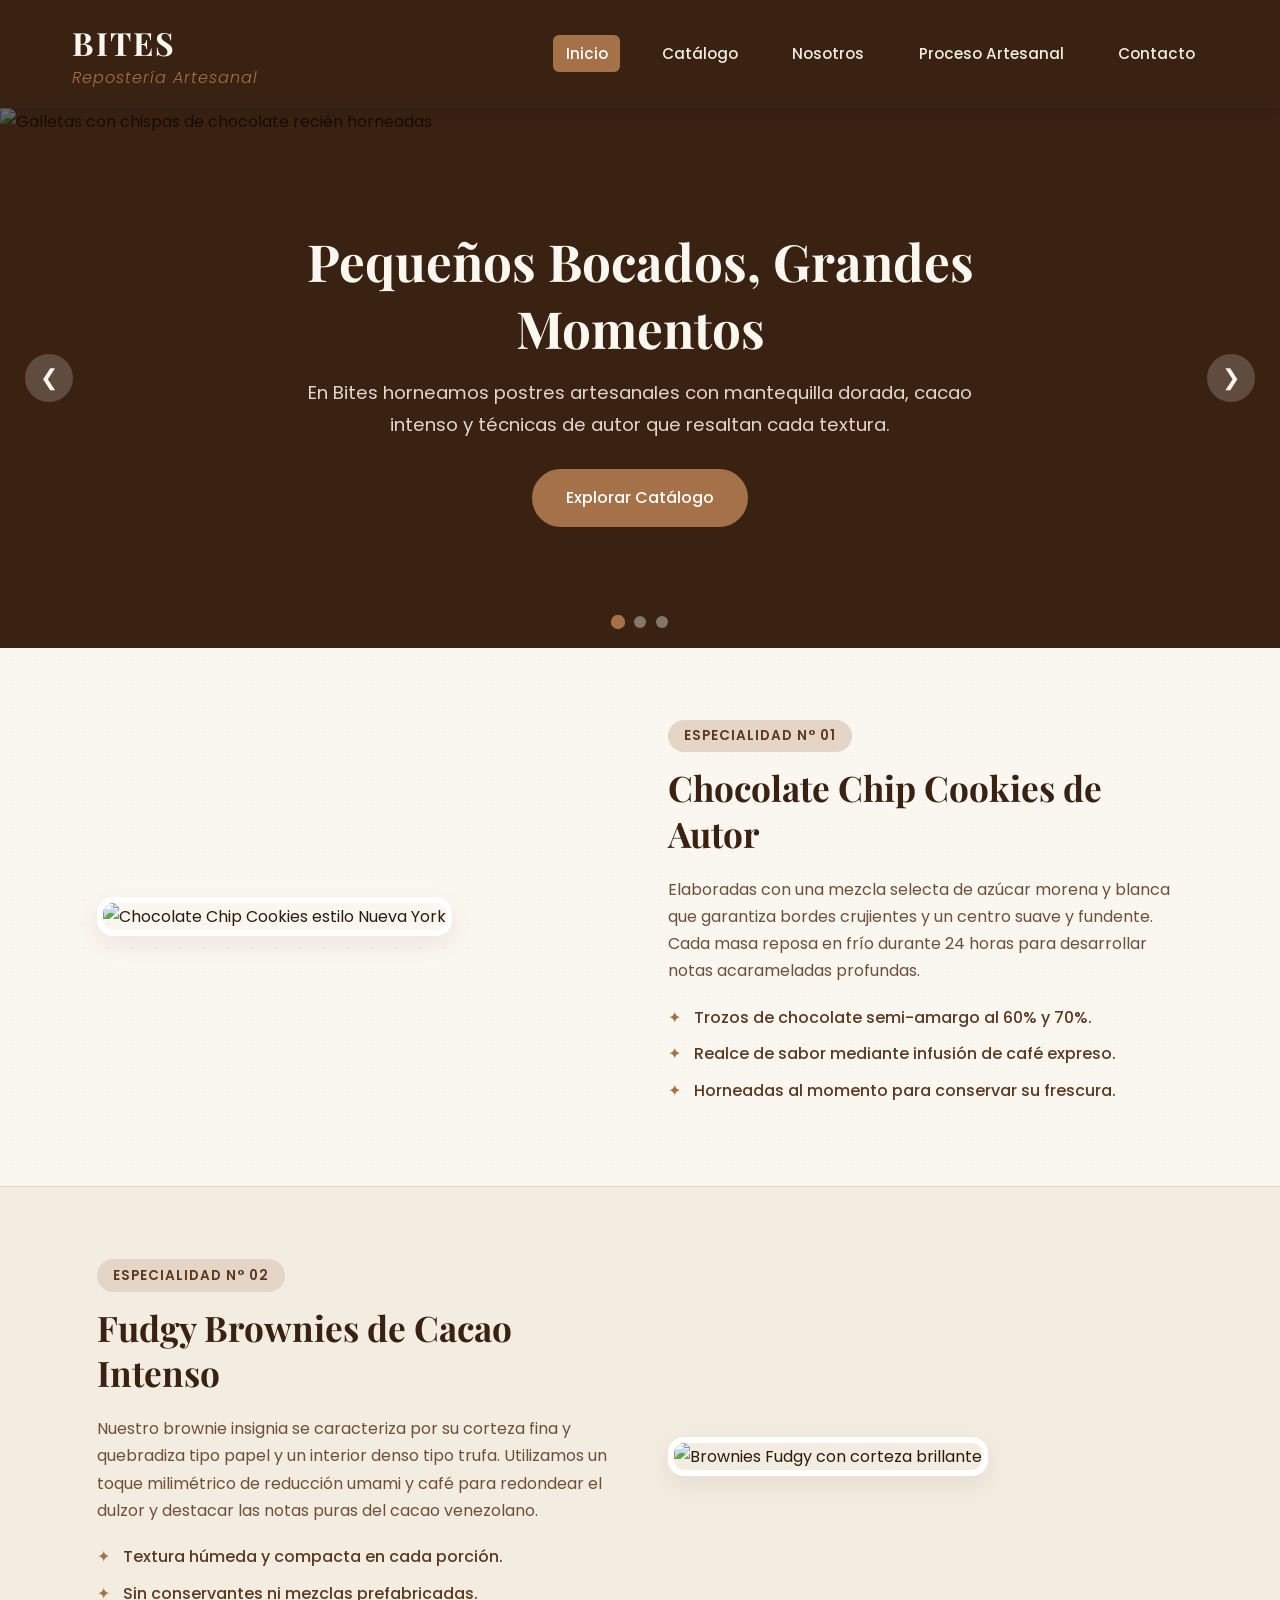
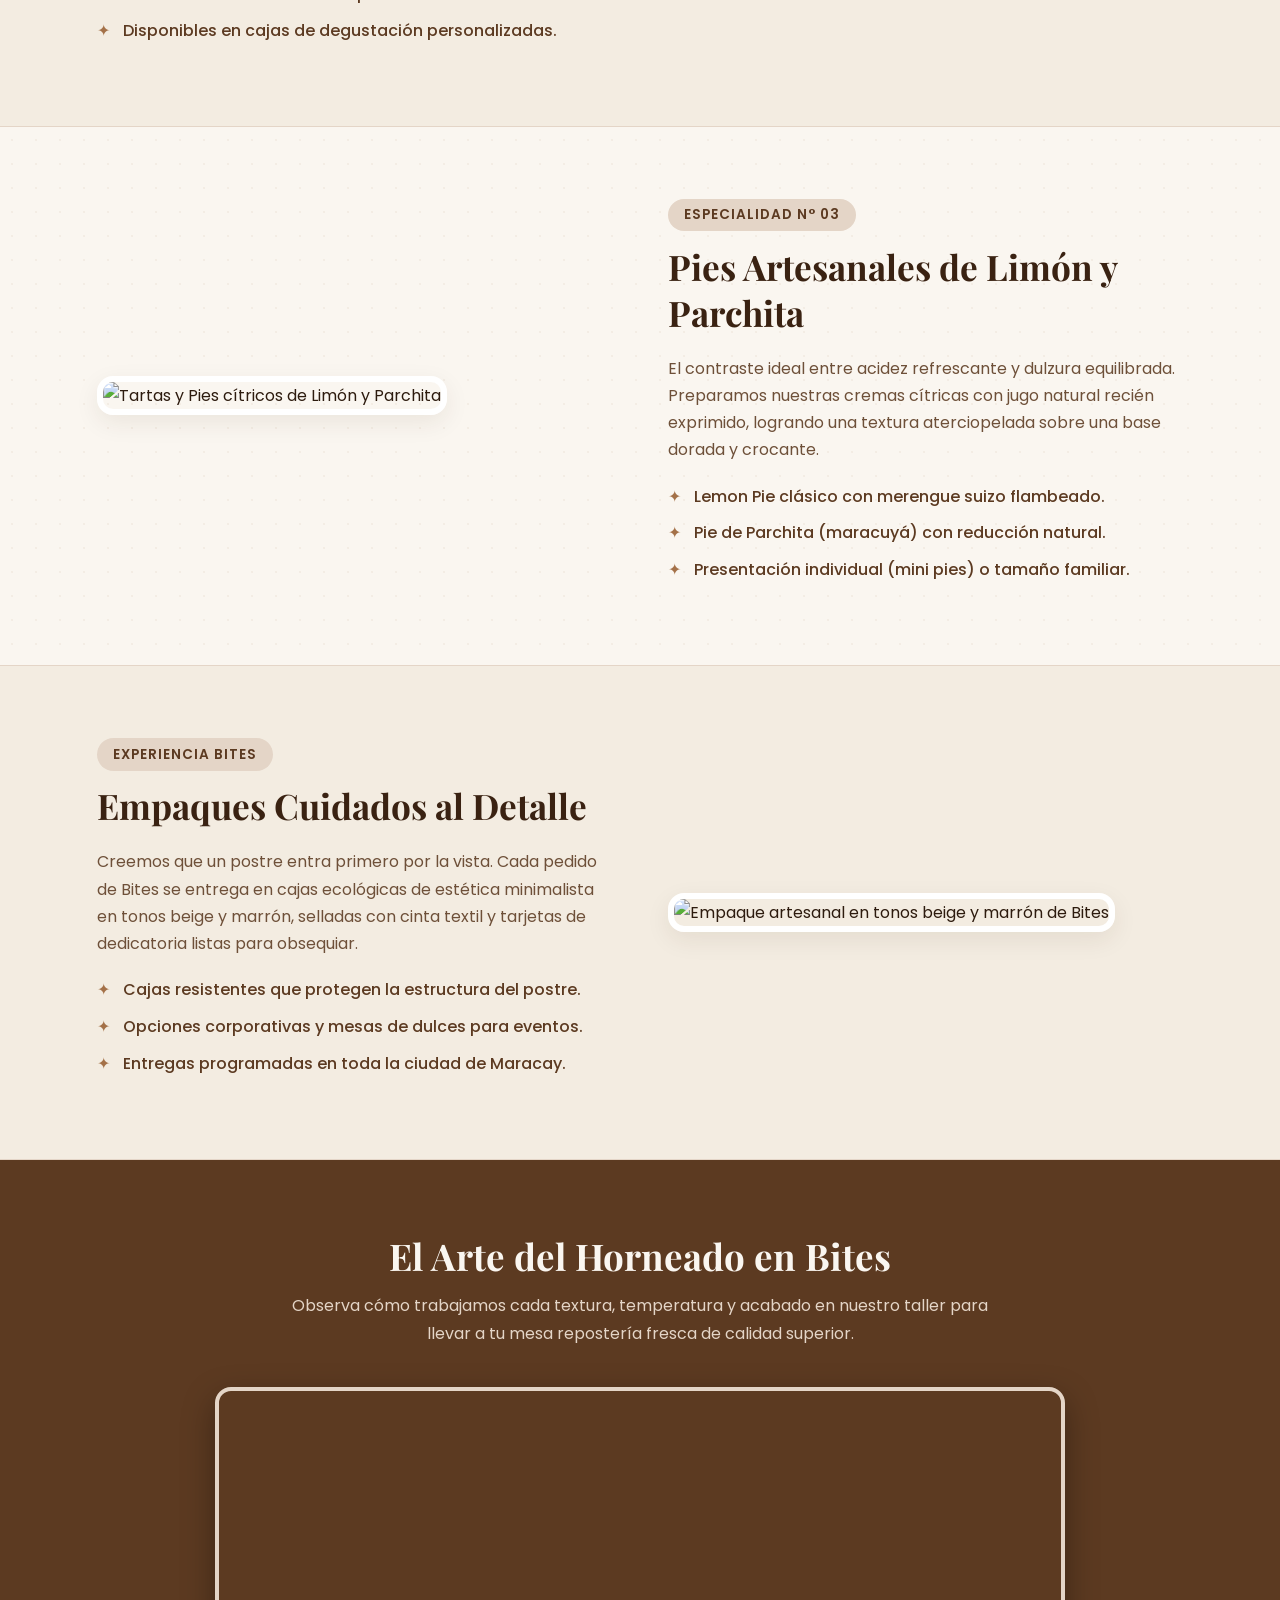
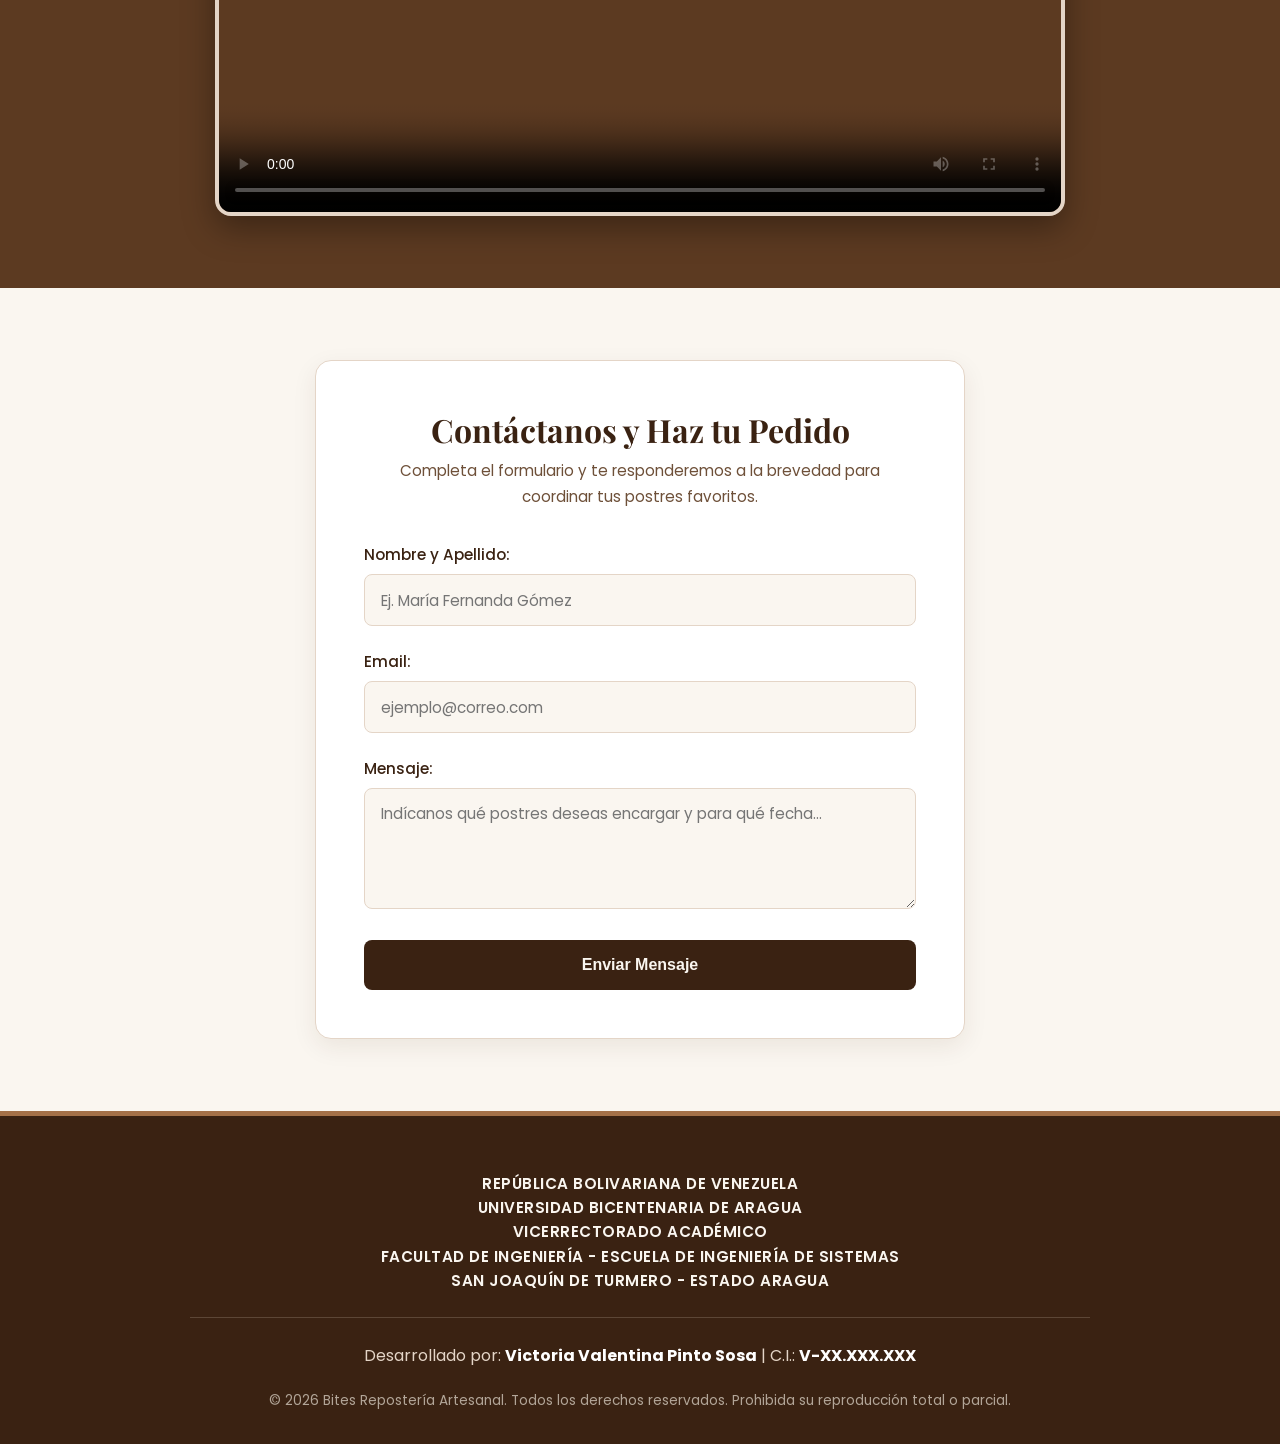
==== index.html @ 1c8300ae "Bites" ====
<!DOCTYPE html>
<html lang="es">
<head>
    <meta charset="UTF-8">
    <meta name="viewport" content="width=device-width, initial-scale=1.0">
    <title>Bites | Repostería Artesanal de Autor</title>
    <link rel="stylesheet" href="styles.css">
</head>
<body>

    <!-- NAVBAR -->
    <header class="header-principal">
        <nav class="navbar" aria-label="Navegación Principal">
            <a href="index.html" class="logo">
                BITES
                <span>Repostería Artesanal</span>
            </a>
            <ul class="nav-links">
                <li><a href="index.html" class="activo">Inicio</a></li>
                <li><a href="catalogo.html">Catálogo</a></li>
                <li><a href="nosotros.html">Nosotros</a></li>
                <li><a href="proceso.html">Proceso Artesanal</a></li>
                <li><a href="#contacto">Contacto</a></li>
            </ul>
        </nav>
    </header>

    <main>
        <!-- SLIDER / CARRUSEL DE IMÁGENES -->
        <section class="slider-contenedor" aria-label="Carrusel de Especialidades">
            <article class="slide activo">
                <img src="https://images.unsplash.com/photo-1499636136210-6f4ee915583e?auto=format&fit=crop&w=1400&q=80&fm=webp" alt="Galletas con chispas de chocolate recién horneadas">
                <div class="slide-contenido">
                    <h1>Pequeños Bocados, Grandes Momentos</h1>
                    <p>En Bites horneamos postres artesanales con mantequilla dorada, cacao intenso y técnicas de autor que resaltan cada textura.</p>
                    <a href="catalogo.html" class="btn-principal">Explorar Catálogo</a>
                </div>
            </article>

            <article class="slide">
                <img src="https://images.unsplash.com/photo-1606313564200-e75d5e30476c?auto=format&fit=crop&w=1400&q=80&fm=webp" alt="Brownies húmedos de doble chocolate">
                <div class="slide-contenido">
                    <h1>El Equilibrio Perfecto del Cacao</h1>
                    <p>Nuestros brownies combinan infusión de café tostado y un toque de umami que potencia la profundidad del chocolate oscuro.</p>
                    <a href="proceso.html" class="btn-principal">Conocer Nuestro Secreto</a>
                </div>
            </article>

            <article class="slide">
                <img src="https://images.unsplash.com/photo-1519915028121-7d3463d20b13?auto=format&fit=crop&w=1400&q=80&fm=webp" alt="Pie artesanal de limón y merengue tostado">
                <div class="slide-contenido">
                    <h1>Pies Cítricos de Corte Impecable</h1>
                    <p>Bases crujientes de galleta horneada con cremas sedosas de limón y parchita coronadas con merengue suizo.</p>
                    <a href="#contacto" class="btn-principal">Realizar un Pedido</a>
                </div>
            </article>

            <button class="slider-btn prev" aria-label="Anterior">&#10094;</button>
            <button class="slider-btn next" aria-label="Siguiente">&#10095;</button>

            <div class="slider-indicadores">
                <button class="indicador activo" aria-label="Ir a diapositiva 1"></button>
                <button class="indicador" aria-label="Ir a diapositiva 2"></button>
                <button class="indicador" aria-label="Ir a diapositiva 3"></button>
            </div>
        </section>

        <!-- SECCIÓN DE INFORMACIÓN 1 -->
        <section class="contenedor">
            <article class="bloque-info">
                <div class="info-imagen">
                    <img src="https://images.unsplash.com/photo-1558961363-fa8fdf82db35?auto=format&fit=crop&w=900&q=80&fm=webp" alt="Chocolate Chip Cookies estilo Nueva York">
                </div>
                <div class="info-texto">
                    <span class="etiqueta-superior">Especialidad N° 01</span>
                    <h2>Chocolate Chip Cookies de Autor</h2>
                    <p>Elaboradas con una mezcla selecta de azúcar morena y blanca que garantiza bordes crujientes y un centro suave y fundente. Cada masa reposa en frío durante 24 horas para desarrollar notas acarameladas profundas.</p>
                    <ul class="lista-detalles">
                        <li>Trozos de chocolate semi-amargo al 60% y 70%.</li>
                        <li>Realce de sabor mediante infusión de café expreso.</li>
                        <li>Horneadas al momento para conservar su frescura.</li>
                    </ul>
                </div>
            </article>
        </section>

        <!-- SECCIÓN DE INFORMACIÓN 2 -->
        <section class="seccion-alterna">
            <div class="contenedor">
                <article class="bloque-info invertido">
                    <div class="info-imagen">
                        <img src="https://images.unsplash.com/photo-1624353365286-3f8d62daad51?auto=format&fit=crop&w=900&q=80&fm=webp" alt="Brownies Fudgy con corteza brillante">
                    </div>
                    <div class="info-texto">
                        <span class="etiqueta-superior">Especialidad N° 02</span>
                        <h2>Fudgy Brownies de Cacao Intenso</h2>
                        <p>Nuestro brownie insignia se caracteriza por su corteza fina y quebradiza tipo papel y un interior denso tipo trufa. Utilizamos un toque milimétrico de reducción umami y café para redondear el dulzor y destacar las notas puras del cacao venezolano.</p>
                        <ul class="lista-detalles">
                            <li>Textura húmeda y compacta en cada porción.</li>
                            <li>Sin conservantes ni mezclas prefabricadas.</li>
                            <li>Disponibles en cajas de degustación personalizadas.</li>
                        </ul>
                    </div>
                </article>
            </div>
        </section>

        <!-- SECCIÓN DE INFORMACIÓN 3 -->
        <section class="contenedor">
            <article class="bloque-info">
                <div class="info-imagen">
                    <img src="https://images.unsplash.com/photo-1464305795204-6f5bbfc7fb81?auto=format&fit=crop&w=900&q=80&fm=webp" alt="Tartas y Pies cítricos de Limón y Parchita">
                </div>
                <div class="info-texto">
                    <span class="etiqueta-superior">Especialidad N° 03</span>
                    <h2>Pies Artesanales de Limón y Parchita</h2>
                    <p>El contraste ideal entre acidez refrescante y dulzura equilibrada. Preparamos nuestras cremas cítricas con jugo natural recién exprimido, logrando una textura aterciopelada sobre una base dorada y crocante.</p>
                    <ul class="lista-detalles">
                        <li>Lemon Pie clásico con merengue suizo flambeado.</li>
                        <li>Pie de Parchita (maracuyá) con reducción natural.</li>
                        <li>Presentación individual (mini pies) o tamaño familiar.</li>
                    </ul>
                </div>
            </article>
        </section>

        <!-- SECCIÓN DE INFORMACIÓN 4 -->
        <section class="seccion-alterna">
            <div class="contenedor">
                <article class="bloque-info invertido">
                    <div class="info-imagen">
                        <img src="https://images.unsplash.com/photo-1549465220-1a8b9238cd48?auto=format&fit=crop&w=900&q=80&fm=webp" alt="Empaque artesanal en tonos beige y marrón de Bites">
                    </div>
                    <div class="info-texto">
                        <span class="etiqueta-superior">Experiencia Bites</span>
                        <h2>Empaques Cuidados al Detalle</h2>
                        <p>Creemos que un postre entra primero por la vista. Cada pedido de Bites se entrega en cajas ecológicas de estética minimalista en tonos beige y marrón, selladas con cinta textil y tarjetas de dedicatoria listas para obsequiar.</p>
                        <ul class="lista-detalles">
                            <li>Cajas resistentes que protegen la estructura del postre.</li>
                            <li>Opciones corporativas y mesas de dulces para eventos.</li>
                            <li>Entregas programadas en toda la ciudad de Maracay.</li>
                        </ul>
                    </div>
                </article>
            </div>
        </section>

        <!-- SECCIÓN DE VIDEO EN FORMATO WEB -->
        <section class="seccion-video">
            <h2>El Arte del Horneado en Bites</h2>
            <p>Observa cómo trabajamos cada textura, temperatura y acabado en nuestro taller para llevar a tu mesa repostería fresca de calidad superior.</p>
            <div class="video-wrapper">
                <video controls preload="metadata" poster="https://images.unsplash.com/photo-1556910103-1c02745aae4d?auto=format&fit=crop&w=1000&q=80&fm=webp">
                    <source src="https://assets.mixkit.co/videos/preview/mixkit-chef-decorating-a-chocolate-cake-41289-large.mp4" type="video/mp4">
                    Tu navegador no soporta la reproducción de video en formato web HTML5.
                </video>
            </div>
        </section>

        <!-- ÚLTIMA SECCIÓN: FORMULARIO DE CONTACTO -->
        <section id="contacto" class="seccion-contacto">
            <div class="tarjeta-formulario">
                <h2>Contáctanos y Haz tu Pedido</h2>
                <p>Completa el formulario y te responderemos a la brevedad para coordinar tus postres favoritos.</p>
                <form id="form-contacto" action="#" method="post">
                    <div class="grupo-campo">
                        <label for="nombre-apellido">Nombre y Apellido:</label>
                        <input type="text" id="nombre-apellido" name="nombre_apellido" placeholder="Ej. María Fernanda Gómez" required>
                    </div>
                    <div class="grupo-campo">
                        <label for="email">Email:</label>
                        <input type="email" id="email" name="email" placeholder="ejemplo@correo.com" required>
                    </div>
                    <div class="grupo-campo">
                        <label for="mensaje">Mensaje:</label>
                        <textarea id="mensaje" name="mensaje" rows="4" placeholder="Indícanos qué postres deseas encargar y para qué fecha..." required></textarea>
                    </div>
                    <button type="submit" class="btn-enviar">Enviar Mensaje</button>
                    <div id="mensaje-confirmacion" class="mensaje-exito">
                        ¡Gracias por escribir a Bites! Hemos recibido tus datos correctamente.
                    </div>
                </form>
            </div>
        </section>
    </main>

    <!-- FOOTER / PIE DE PÁGINA -->
    <footer class="footer-institucional">
        <div class="footer-contenedor">
            <div class="membrete-uba">
                <h4>
                    REPÚBLICA BOLIVARIANA DE VENEZUELA<br>
                    UNIVERSIDAD BICENTENARIA DE ARAGUA<br>
                    VICERRECTORADO ACADÉMICO<br>
                    FACULTAD DE INGENIERÍA - ESCUELA DE INGENIERÍA DE SISTEMAS<br>
                    SAN JOAQUÍN DE TURMERO - ESTADO ARAGUA
                </h4>
            </div>
            <p class="datos-autor">
                Desarrollado por: <strong>Victoria Valentina Pinto Sosa</strong> | C.I.: <strong>V-XX.XXX.XXX</strong>
            </p>
            <p class="copyright">
                &copy; 2026 Bites Repostería Artesanal. Todos los derechos reservados. Prohibida su reproducción total o parcial.
            </p>
        </div>
    </footer>

    <script src="script.js"></script>
</body>
</html>
---- styles.css ----
/* ==========================================================================
   BITES - REPOSTERÍA ARTESANAL
   Estilos CSS3 Puros (Sin Frameworks) - Paleta Beige & Marrones
   ========================================================================== */

@import url('https://fonts.googleapis.com/css2?family=Playfair+Display:ital,wght@0,600;0,700;1,400&family=Poppins:wght@300;400;500;600&display=swap');

:root {
    --beige-claro: #FAF6F0;
    --beige-medio: #F3ECE1;
    --beige-arena: #E4D5C7;
    --marron-suave: #A47148;
    --marron-medio: #5C3A21;
    --marron-oscuro: #3A2212;
    --texto-principal: #2D1B0E;
    --texto-secundario: #6E5039;
    --blanco: #FFFFFF;
    --sombra: 0 8px 24px rgba(58, 34, 18, 0.08);
    --transicion: all 0.35s ease;
}

* {
    margin: 0;
    padding: 0;
    box-sizing: border-box;
}

html {
    scroll-behavior: smooth;
}

body {
    font-family: 'Poppins', sans-serif;
    background-color: var(--beige-claro);
    color: var(--texto-principal);
    line-height: 1.7;
    /* Textura sutil de grano en tonos beige */
    background-image: radial-gradient(rgba(164, 113, 72, 0.07) 1px, transparent 0);
    background-size: 24px 24px;
}

h1, h2, h3, h4 {
    font-family: 'Playfair Display', serif;
    color: var(--marron-oscuro);
    line-height: 1.3;
}

/* ==========================================================================
   NAVBAR (MENÚ DE NAVEGACIÓN UNIFORME Y JERÁRQUICO)
   ========================================================================== */
.header-principal {
    background-color: var(--marron-oscuro);
    position: sticky;
    top: 0;
    z-index: 1000;
    box-shadow: 0 4px 12px rgba(0, 0, 0, 0.15);
}

.navbar {
    max-width: 1200px;
    margin: 0 auto;
    padding: 1rem 2rem;
    display: flex;
    justify-content: space-between;
    align-items: center;
}

.logo {
    font-family: 'Playfair Display', serif;
    font-size: 2rem;
    font-weight: 700;
    color: var(--beige-claro);
    text-decoration: none;
    letter-spacing: 2px;
}

.logo span {
    color: var(--marron-suave);
    font-style: italic;
    font-size: 1rem;
    font-family: 'Poppins', sans-serif;
    font-weight: 300;
    display: block;
    letter-spacing: 1px;
    margin-top: -6px;
}

.nav-links {
    list-style: none;
    display: flex;
    gap: 1.8rem;
}

.nav-links li a {
    color: var(--beige-medio);
    text-decoration: none;
    font-size: 0.95rem;
    font-weight: 500;
    padding: 0.5rem 0.8rem;
    border-radius: 6px;
    transition: var(--transicion);
}

.nav-links li a:hover,
.nav-links li a.activo {
    background-color: var(--marron-suave);
    color: var(--blanco);
}

/* ==========================================================================
   SLIDER / CARRUSEL DE IMÁGENES
   ========================================================================== */
.slider-contenedor {
    position: relative;
    max-width: 100%;
    height: 540px;
    overflow: hidden;
    background-color: var(--marron-oscuro);
}

.slide {
    position: absolute;
    inset: 0;
    opacity: 0;
    transition: opacity 0.8s ease-in-out;
    display: flex;
    align-items: center;
    justify-content: center;
}

.slide.activo {
    opacity: 1;
    z-index: 1;
}

.slide img {
    position: absolute;
    width: 100%;
    height: 100%;
    object-fit: cover;
    filter: brightness(0.45);
}

.slide-contenido {
    position: relative;
    z-index: 2;
    text-align: center;
    max-width: 750px;
    padding: 2rem;
    color: var(--beige-claro);
}

.slide-contenido h1 {
    color: var(--beige-claro);
    font-size: 3.2rem;
    margin-bottom: 1rem;
}

.slide-contenido p {
    font-size: 1.15rem;
    margin-bottom: 1.8rem;
    color: var(--beige-arena);
}

.btn-principal {
    display: inline-block;
    background-color: var(--marron-suave);
    color: var(--blanco);
    padding: 0.85rem 2rem;
    border-radius: 30px;
    text-decoration: none;
    font-weight: 500;
    transition: var(--transicion);
    border: 2px solid var(--marron-suave);
}

.btn-principal:hover {
    background-color: transparent;
    color: var(--beige-claro);
}

.slider-btn {
    position: absolute;
    top: 50%;
    transform: translateY(-50%);
    z-index: 3;
    background-color: rgba(250, 246, 240, 0.2);
    color: var(--beige-claro);
    border: none;
    width: 48px;
    height: 48px;
    border-radius: 50%;
    font-size: 1.4rem;
    cursor: pointer;
    transition: var(--transicion);
}

.slider-btn:hover {
    background-color: var(--marron-suave);
}

.slider-btn.prev {
    left: 25px;
}

.slider-btn.next {
    right: 25px;
}

.slider-indicadores {
    position: absolute;
    bottom: 20px;
    left: 50%;
    transform: translateX(-50%);
    z-index: 3;
    display: flex;
    gap: 10px;
}

.indicador {
    width: 12px;
    height: 12px;
    border-radius: 50%;
    background-color: rgba(250, 246, 240, 0.4);
    cursor: pointer;
    border: none;
    transition: var(--transicion);
}

.indicador.activo {
    background-color: var(--marron-suave);
    transform: scale(1.2);
}

/* ==========================================================================
   ENCABEZADO PÁGINAS SECUNDARIAS
   ========================================================================== */
.banner-secundario {
    background: linear-gradient(rgba(58, 34, 18, 0.75), rgba(58, 34, 18, 0.75)),
                url('https://images.unsplash.com/photo-1509440159596-0249088772ff?auto=format&fit=crop&w=1400&q=80&fm=webp') center/cover;
    padding: 4.5rem 2rem;
    text-align: center;
    color: var(--beige-claro);
}

.banner-secundario h1 {
    color: var(--beige-claro);
    font-size: 2.8rem;
    margin-bottom: 0.5rem;
}

.banner-secundario p {
    color: var(--beige-arena);
    max-width: 650px;
    margin: 0 auto;
}

/* ==========================================================================
   SECCIONES DE INFORMACIÓN (IMAGEN + TEXTO)
   ========================================================================== */
.contenedor {
    max-width: 1150px;
    margin: 0 auto;
    padding: 4.5rem 2rem;
}

.seccion-alterna {
    background-color: var(--beige-medio);
    border-top: 1px solid var(--beige-arena);
    border-bottom: 1px solid var(--beige-arena);
}

.bloque-info {
    display: grid;
    grid-template-columns: 1fr 1fr;
    gap: 3.5rem;
    align-items: center;
}

.bloque-info.invertido .info-imagen {
    order: 2;
}

.bloque-info.invertido .info-texto {
    order: 1;
}

.etiqueta-superior {
    display: inline-block;
    background-color: var(--beige-arena);
    color: var(--marron-medio);
    padding: 0.3rem 1rem;
    border-radius: 20px;
    font-size: 0.85rem;
    font-weight: 600;
    text-transform: uppercase;
    letter-spacing: 1px;
    margin-bottom: 0.8rem;
}

.info-texto h2 {
    font-size: 2.2rem;
    margin-bottom: 1.2rem;
}

.info-texto p {
    color: var(--texto-secundario);
    margin-bottom: 1rem;
    font-size: 1rem;
}

.lista-detalles {
    list-style: none;
    margin-top: 1.2rem;
}

.lista-detalles li {
    position: relative;
    padding-left: 1.6rem;
    margin-bottom: 0.6rem;
    color: var(--marron-medio);
    font-weight: 500;
}

.lista-detalles li::before {
    content: "✦";
    position: absolute;
    left: 0;
    color: var(--marron-suave);
}

.info-imagen img {
    width: 100%;
    height: 380px;
    object-fit: cover;
    border-radius: 16px;
    box-shadow: var(--sombra);
    border: 6px solid var(--blanco);
    transition: var(--transicion);
}

.info-imagen img:hover {
    transform: translateY(-6px);
}

/* ==========================================================================
   SECCIÓN DE VIDEO EN FORMATO WEB (.MP4 / .WEBM)
   ========================================================================== */
.seccion-video {
    text-align: center;
    background-color: var(--marron-medio);
    color: var(--beige-claro);
    padding: 4.5rem 2rem;
}

.seccion-video h2 {
    color: var(--beige-claro);
    font-size: 2.3rem;
    margin-bottom: 0.8rem;
}

.seccion-video p {
    color: var(--beige-arena);
    max-width: 700px;
    margin: 0 auto 2.5rem auto;
}

.video-wrapper {
    max-width: 850px;
    margin: 0 auto;
    border-radius: 16px;
    overflow: hidden;
    box-shadow: 0 12px 32px rgba(0, 0, 0, 0.35);
    border: 4px solid var(--beige-arena);
}

.video-wrapper video {
    width: 100%;
    display: block;
}

/* ==========================================================================
   FORMULARIO DE CONTACTO (ÚLTIMA SECCIÓN)
   ========================================================================== */
.seccion-contacto {
    background-color: var(--beige-claro);
    padding: 4.5rem 2rem;
}

.tarjeta-formulario {
    max-width: 650px;
    margin: 0 auto;
    background-color: var(--blanco);
    padding: 3rem;
    border-radius: 16px;
    box-shadow: var(--sombra);
    border: 1px solid var(--beige-arena);
}

.tarjeta-formulario h2 {
    text-align: center;
    font-size: 2rem;
    margin-bottom: 0.5rem;
}

.tarjeta-formulario p {
    text-align: center;
    color: var(--texto-secundario);
    margin-bottom: 2rem;
    font-size: 0.95rem;
}

.grupo-campo {
    margin-bottom: 1.4rem;
}

.grupo-campo label {
    display: block;
    font-weight: 500;
    color: var(--marron-oscuro);
    margin-bottom: 0.4rem;
    font-size: 0.95rem;
}

.grupo-campo input,
.grupo-campo textarea {
    width: 100%;
    padding: 0.85rem 1rem;
    border: 1px solid var(--beige-arena);
    border-radius: 8px;
    background-color: var(--beige-claro);
    font-family: 'Poppins', sans-serif;
    font-size: 0.95rem;
    color: var(--texto-principal);
    transition: var(--transicion);
}

.grupo-campo input:focus,
.grupo-campo textarea:focus {
    outline: none;
    border-color: var(--marron-suave);
    background-color: var(--blanco);
}

.btn-enviar {
    width: 100%;
    background-color: var(--marron-oscuro);
    color: var(--beige-claro);
    border: none;
    padding: 1rem;
    font-size: 1rem;
    font-weight: 600;
    border-radius: 8px;
    cursor: pointer;
    transition: var(--transicion);
}

.btn-enviar:hover {
    background-color: var(--marron-suave);
}

.mensaje-exito {
    display: none;
    margin-top: 1rem;
    padding: 0.85rem;
    background-color: var(--beige-medio);
    border-left: 4px solid var(--marron-suave);
    color: var(--marron-oscuro);
    font-size: 0.9rem;
    border-radius: 4px;
}

/* ==========================================================================
   FOOTER INSTITUCIONAL (PIE DE PÁGINA)
   ========================================================================== */
.footer-institucional {
    background-color: var(--marron-oscuro);
    color: var(--beige-medio);
    padding: 3.5rem 2rem 2rem;
    text-align: center;
    border-top: 5px solid var(--marron-suave);
}

.footer-contenedor {
    max-width: 900px;
    margin: 0 auto;
}

.membrete-uba {
    margin-bottom: 1.5rem;
    padding-bottom: 1.5rem;
    border-bottom: 1px solid rgba(228, 213, 199, 0.2);
}

.membrete-uba h4 {
    color: var(--beige-claro);
    font-family: 'Poppins', sans-serif;
    font-size: 0.95rem;
    font-weight: 600;
    letter-spacing: 0.5px;
    line-height: 1.6;
}

.datos-autor {
    margin-bottom: 1.2rem;
    font-size: 1rem;
    color: var(--beige-arena);
}

.datos-autor strong {
    color: var(--blanco);
}

.copyright {
    font-size: 0.85rem;
    color: rgba(243, 236, 225, 0.65);
}

/* ==========================================================================
   DISEÑO RESPONSIVO
   ========================================================================== */
@media (max-width: 850px) {
    .navbar {
        flex-direction: column;
        gap: 1rem;
    }

    .nav-links {
        flex-wrap: wrap;
        justify-content: center;
        gap: 0.8rem;
    }

    .bloque-info,
    .bloque-info.invertido {
        grid-template-columns: 1fr;
        gap: 2rem;
    }

    .bloque-info.invertido .info-imagen,
    .bloque-info.invertido .info-texto {
        order: initial;
    }

    .slide-contenido h1 {
        font-size: 2.2rem;
    }
}
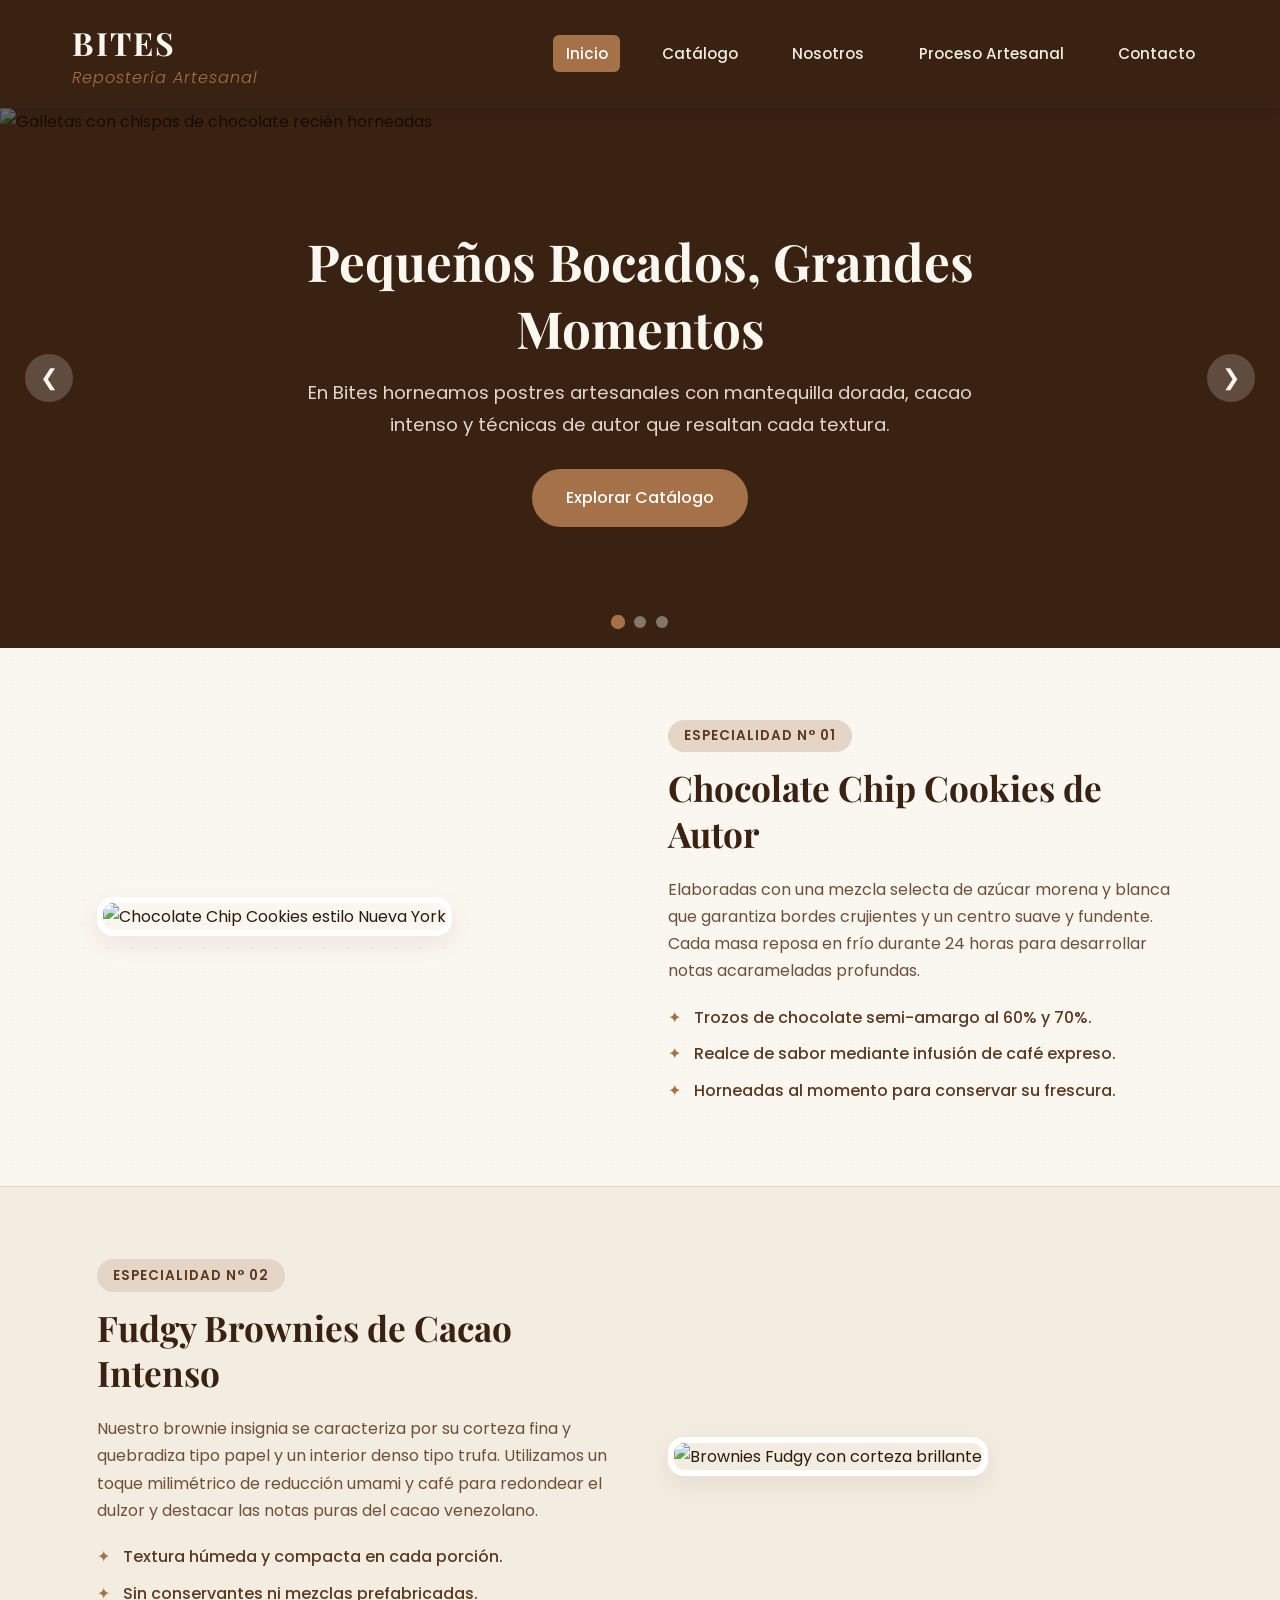
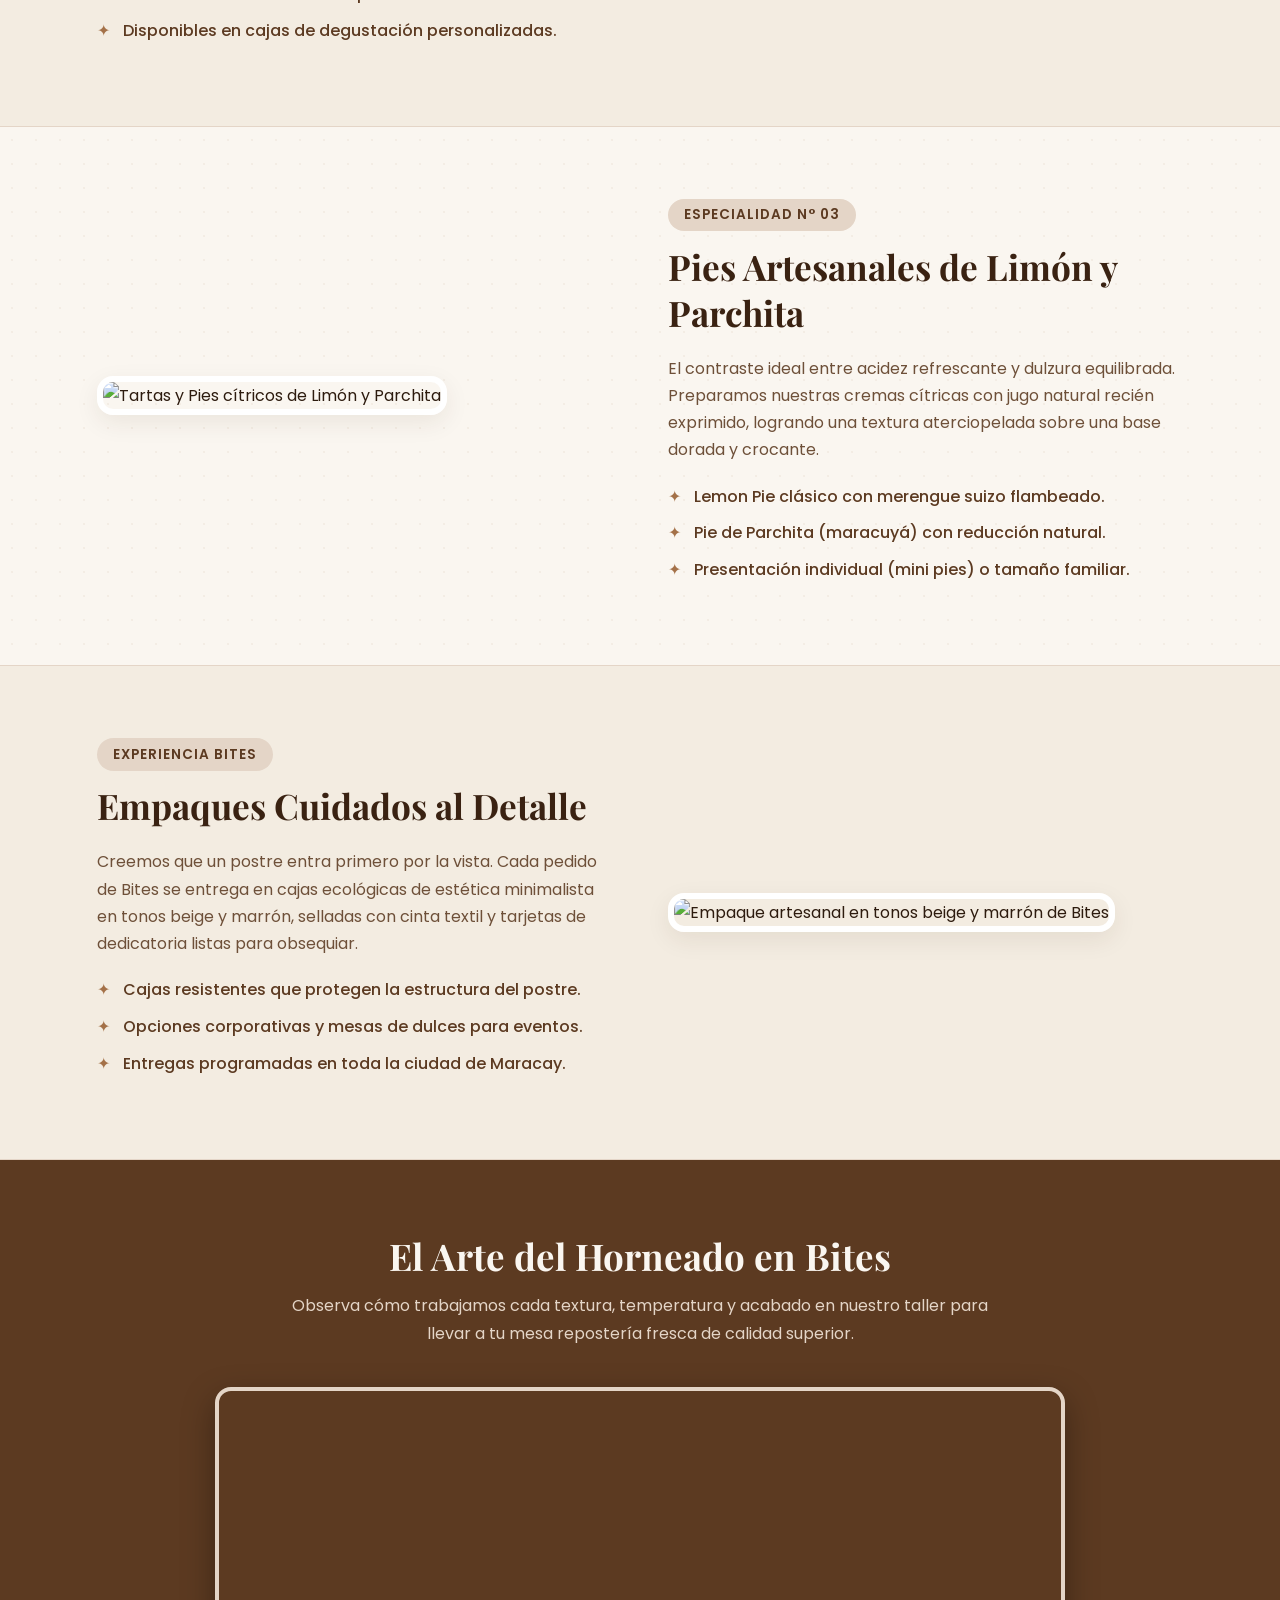
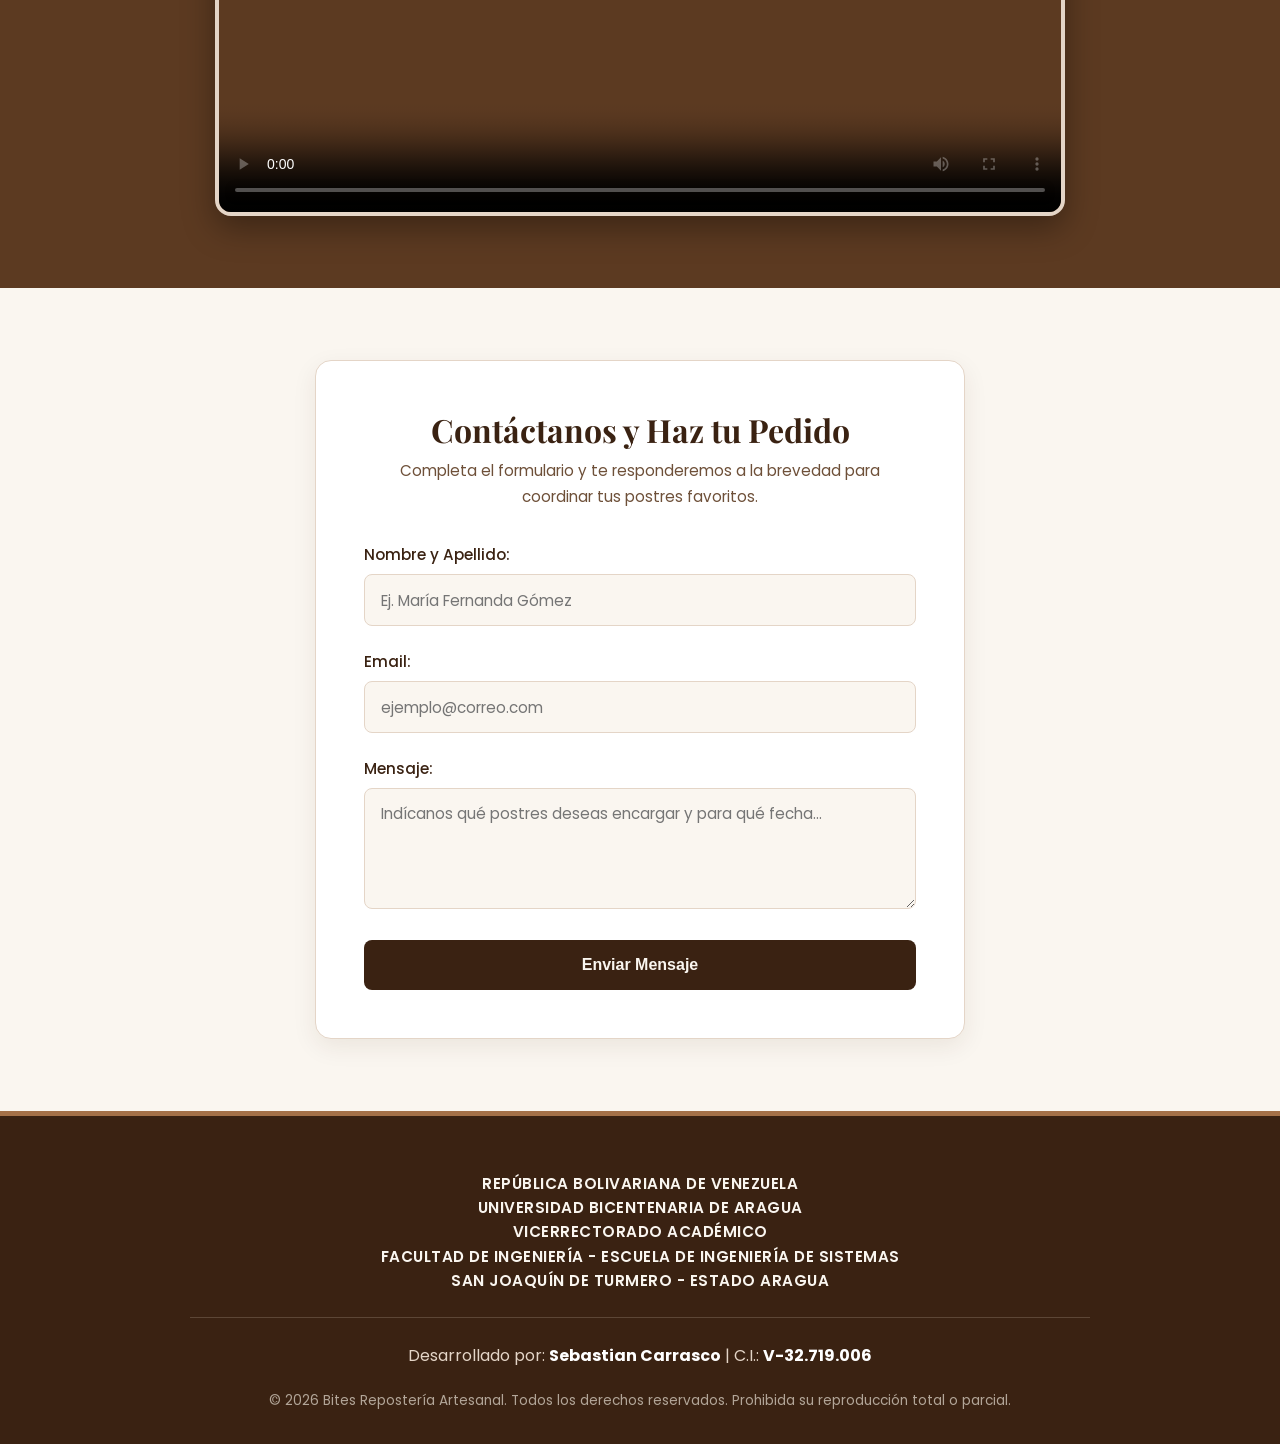
==== commit 70e0ebf3: "listo" ====
--- a/index.html
+++ b/index.html
@@ -26,13 +26,15 @@
     </header>
 
     <main>
-        <!-- SLIDER / CARRUSEL DE IMÁGENES -->
+        <!-- CARRUSEL DE IMÁGENES -->
         <section class="slider-contenedor" aria-label="Carrusel de Especialidades">
             <article class="slide activo">
                 <img src="https://images.unsplash.com/photo-1499636136210-6f4ee915583e?auto=format&fit=crop&w=1400&q=80&fm=webp" alt="Galletas con chispas de chocolate recién horneadas">
                 <div class="slide-contenido">
                     <h1>Pequeños Bocados, Grandes Momentos</h1>
-                    <p>En Bites horneamos postres artesanales con mantequilla dorada, cacao intenso y técnicas de autor que resaltan cada textura.</p>
+                    <p>En Bites horneamos postres artesanales con mantequilla dorada, cacao intenso y técnicas de autor que 
+                        resaltan cada textura.
+                    </p>
                     <a href="catalogo.html" class="btn-principal">Explorar Catálogo</a>
                 </div>
             </article>
@@ -41,8 +43,9 @@
                 <img src="https://images.unsplash.com/photo-1606313564200-e75d5e30476c?auto=format&fit=crop&w=1400&q=80&fm=webp" alt="Brownies húmedos de doble chocolate">
                 <div class="slide-contenido">
                     <h1>El Equilibrio Perfecto del Cacao</h1>
-                    <p>Nuestros brownies combinan infusión de café tostado y un toque de umami que potencia la profundidad del chocolate oscuro.</p>
-                    <a href="proceso.html" class="btn-principal">Conocer Nuestro Secreto</a>
+                    <p>Nuestros brownies combinan infusión de café tostado y un toque de umami que potencia la profundidad del chocolate oscuro.
+                    </p>
+                    <a href="proceso.html" class="btn-principal">Conoce Nuestro Secreto</a>
                 </div>
             </article>
 
@@ -65,7 +68,7 @@
             </div>
         </section>
 
-        <!-- SECCIÓN DE INFORMACIÓN 1 -->
+        <!-- SECCIÓN 1 -->
         <section class="contenedor">
             <article class="bloque-info">
                 <div class="info-imagen">
@@ -184,20 +187,20 @@
         </section>
     </main>
 
-    <!-- FOOTER / PIE DE PÁGINA -->
+    <!-- FOOTER -->
     <footer class="footer-institucional">
         <div class="footer-contenedor">
             <div class="membrete-uba">
                 <h4>
                     REPÚBLICA BOLIVARIANA DE VENEZUELA<br>
                     UNIVERSIDAD BICENTENARIA DE ARAGUA<br>
-                    VICERRECTORADO ACADÉMICO<br>
+                    VICERRECTORADO ACADÉMICO <br>
                     FACULTAD DE INGENIERÍA - ESCUELA DE INGENIERÍA DE SISTEMAS<br>
                     SAN JOAQUÍN DE TURMERO - ESTADO ARAGUA
                 </h4>
             </div>
             <p class="datos-autor">
-                Desarrollado por: <strong>Victoria Valentina Pinto Sosa</strong> | C.I.: <strong>V-XX.XXX.XXX</strong>
+                Desarrollado por: <strong>Sebastian Carrasco</strong> | C.I.: <strong>V-32.719.006</strong>
             </p>
             <p class="copyright">
                 &copy; 2026 Bites Repostería Artesanal. Todos los derechos reservados. Prohibida su reproducción total o parcial.
--- a/styles.css
+++ b/styles.css
@@ -1,7 +1,4 @@
-/* ==========================================================================
-   BITES - REPOSTERÍA ARTESANAL
-   Estilos CSS3 Puros (Sin Frameworks) - Paleta Beige & Marrones
-   ========================================================================== */
+/* Estilos CSS3 */
 
 @import url('https://fonts.googleapis.com/css2?family=Playfair+Display:ital,wght@0,600;0,700;1,400&family=Poppins:wght@300;400;500;600&display=swap');
 
@@ -34,7 +31,6 @@
     background-color: var(--beige-claro);
     color: var(--texto-principal);
     line-height: 1.7;
-    /* Textura sutil de grano en tonos beige */
     background-image: radial-gradient(rgba(164, 113, 72, 0.07) 1px, transparent 0);
     background-size: 24px 24px;
 }
@@ -45,9 +41,7 @@
     line-height: 1.3;
 }
 
-/* ==========================================================================
-   NAVBAR (MENÚ DE NAVEGACIÓN UNIFORME Y JERÁRQUICO)
-   ========================================================================== */
+/* NAVBAR (MENÚ DE NAVEGACIÓN UNIFORME Y JERÁRQUICO) */
 .header-principal {
     background-color: var(--marron-oscuro);
     position: sticky;
@@ -107,9 +101,7 @@
     color: var(--blanco);
 }
 
-/* ==========================================================================
-   SLIDER / CARRUSEL DE IMÁGENES
-   ========================================================================== */
+/* SLIDER / CARRUSEL DE IMÁGENES */
 .slider-contenedor {
     position: relative;
     max-width: 100%;
@@ -232,9 +224,7 @@
     transform: scale(1.2);
 }
 
-/* ==========================================================================
-   ENCABEZADO PÁGINAS SECUNDARIAS
-   ========================================================================== */
+/* ENCABEZADO PÁGINAS SECUNDARIAS */
 .banner-secundario {
     background: linear-gradient(rgba(58, 34, 18, 0.75), rgba(58, 34, 18, 0.75)),
                 url('https://images.unsplash.com/photo-1509440159596-0249088772ff?auto=format&fit=crop&w=1400&q=80&fm=webp') center/cover;
@@ -255,9 +245,7 @@
     margin: 0 auto;
 }
 
-/* ==========================================================================
-   SECCIONES DE INFORMACIÓN (IMAGEN + TEXTO)
-   ========================================================================== */
+/* SECCIONES DE INFORMACIÓN (IMAGEN + TEXTO) */
 .contenedor {
     max-width: 1150px;
     margin: 0 auto;
@@ -343,9 +331,7 @@
     transform: translateY(-6px);
 }
 
-/* ==========================================================================
-   SECCIÓN DE VIDEO EN FORMATO WEB (.MP4 / .WEBM)
-   ========================================================================== */
+/* SECCIÓN DE VIDEO EN FORMATO WEB (.MP4 / .WEBM) */
 .seccion-video {
     text-align: center;
     background-color: var(--marron-medio);
@@ -379,9 +365,7 @@
     display: block;
 }
 
-/* ==========================================================================
-   FORMULARIO DE CONTACTO (ÚLTIMA SECCIÓN)
-   ========================================================================== */
+/* FORMULARIO DE CONTACTO (ÚLTIMA SECCIÓN) */
 .seccion-contacto {
     background-color: var(--beige-claro);
     padding: 4.5rem 2rem;
@@ -470,9 +454,7 @@
     border-radius: 4px;
 }
 
-/* ==========================================================================
-   FOOTER INSTITUCIONAL (PIE DE PÁGINA)
-   ========================================================================== */
+/* FOOTER INSTITUCIONAL */
 .footer-institucional {
     background-color: var(--marron-oscuro);
     color: var(--beige-medio);
@@ -516,9 +498,7 @@
     color: rgba(243, 236, 225, 0.65);
 }
 
-/* ==========================================================================
-   DISEÑO RESPONSIVO
-   ========================================================================== */
+/* DISEÑO RESPONSIVO */
 @media (max-width: 850px) {
     .navbar {
         flex-direction: column;
